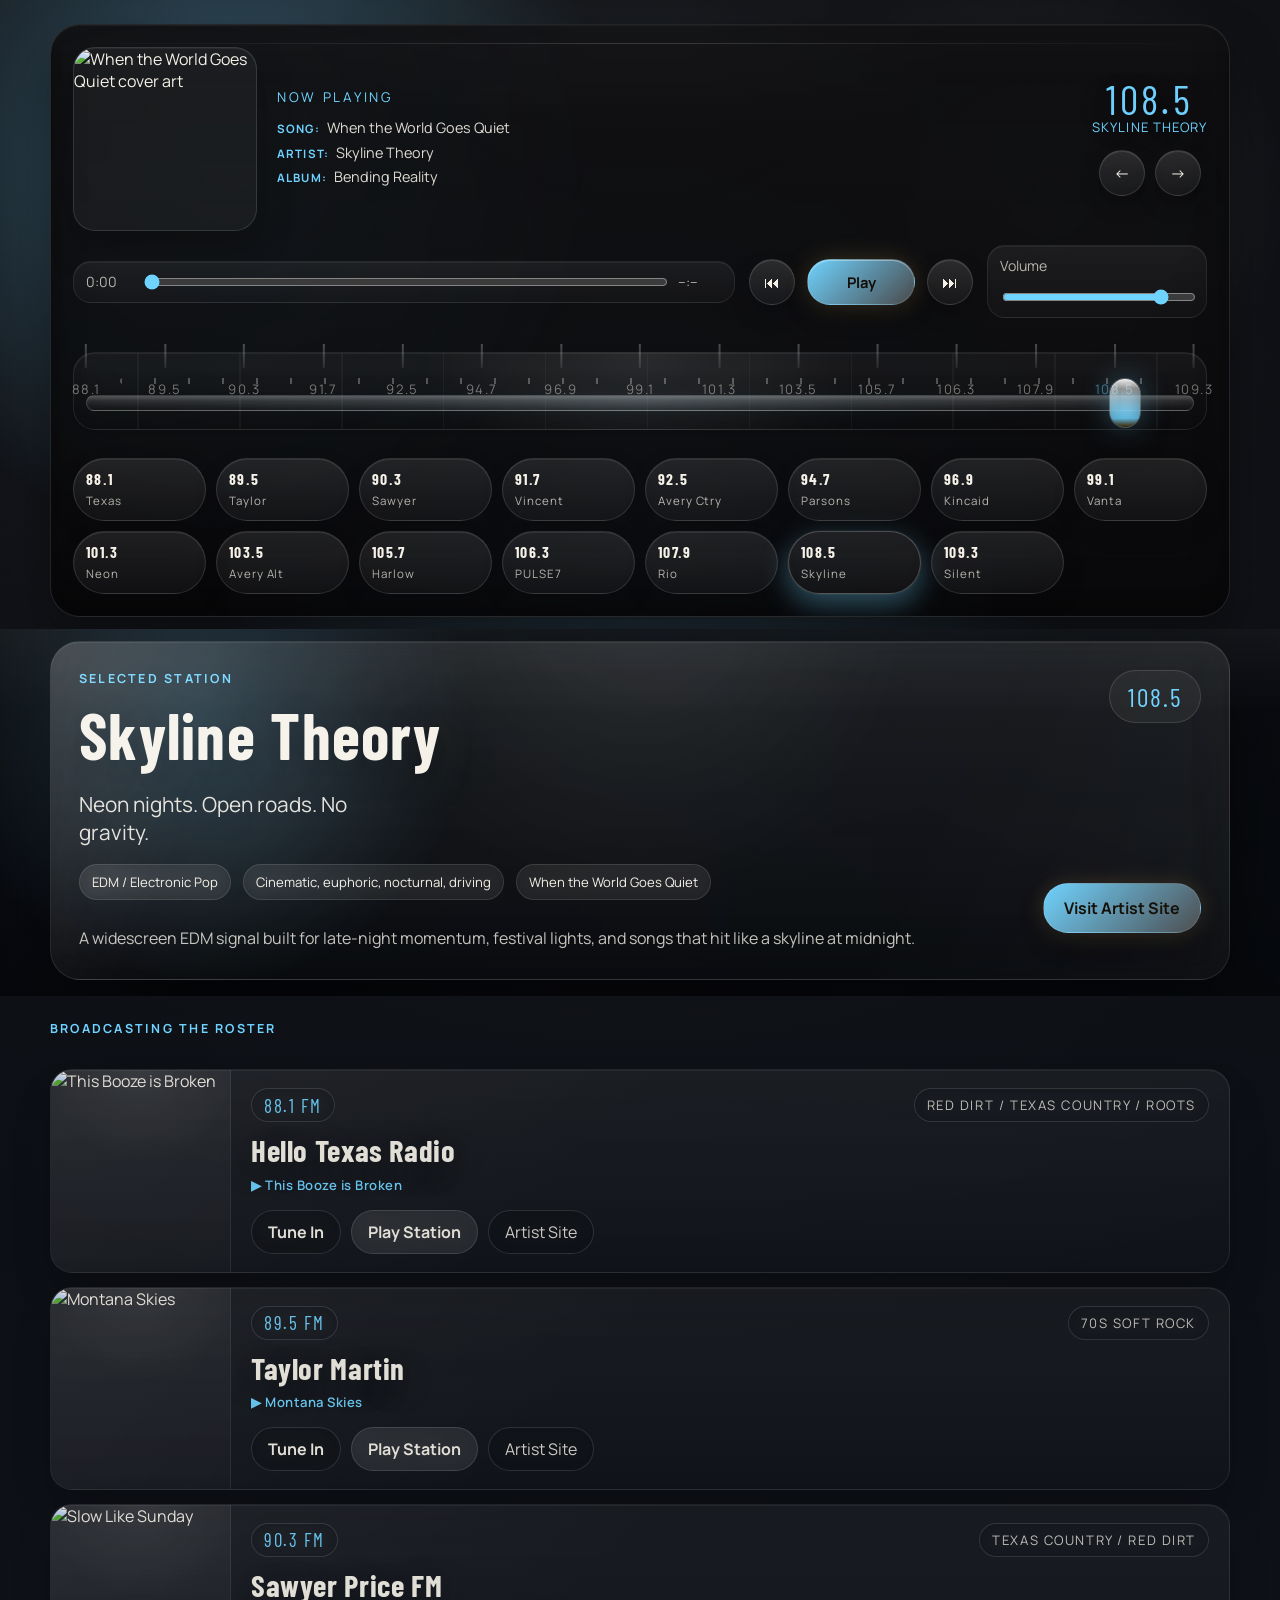
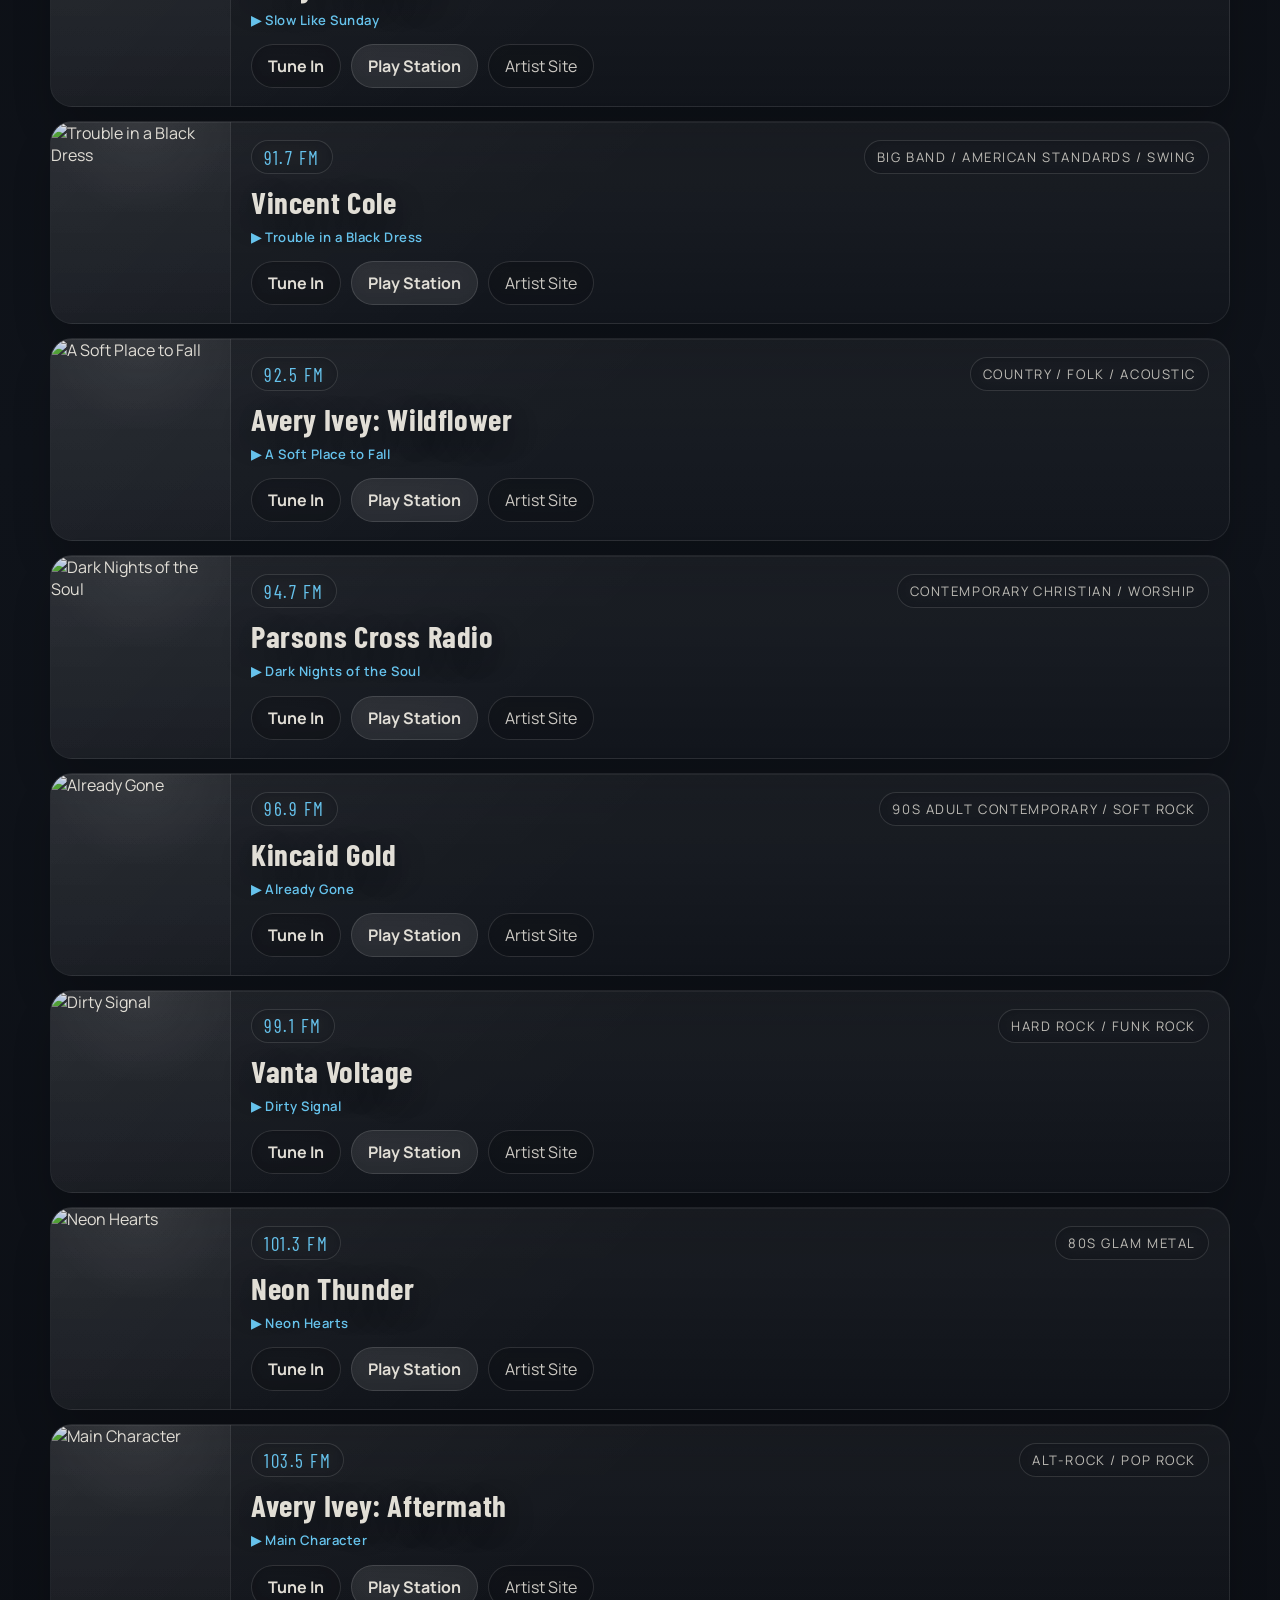
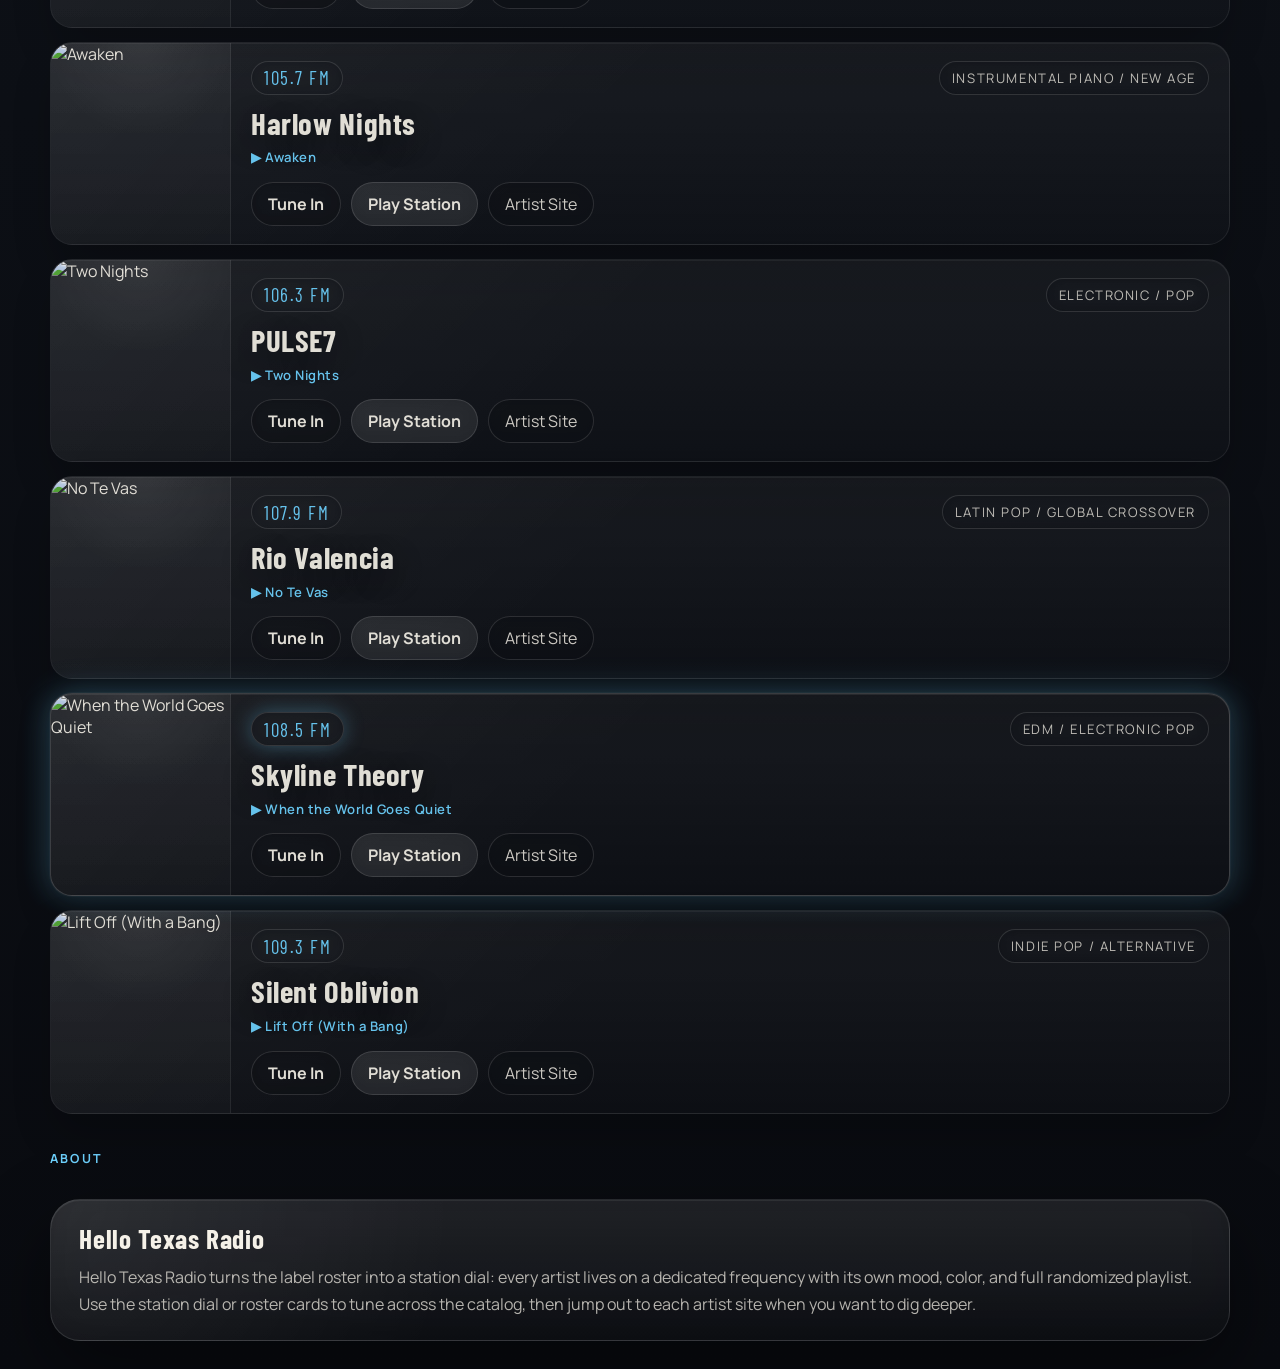
==== index_radio.html @ 2a0337b4 "Add files via upload" ====
<!DOCTYPE html>
<html lang="en">
  <head>
    <meta charset="UTF-8" />
    <meta name="viewport" content="width=device-width, initial-scale=1.0" />
    <title>Hello Texas Radio</title>
    <meta
      name="description"
      content="Tune through the stations of Hello Texas Records in a cinematic radio-dial homepage experience."
    />
    <link rel="preconnect" href="https://fonts.googleapis.com" />
    <link rel="preconnect" href="https://fonts.gstatic.com" crossorigin />
    <link
      href="https://fonts.googleapis.com/css2?family=Barlow+Condensed:wght@500;600;700&family=Manrope:wght@400;500;600;700&display=swap"
      rel="stylesheet"
    />
    <link rel="stylesheet" href="./css/styles.css" />
    <!-- Google Analytics -->
    <script async src="https://www.googletagmanager.com/gtag/js?id=G-533048757"></script>
    <script>
      window.dataLayer = window.dataLayer || [];
      function gtag(){dataLayer.push(arguments);}
      gtag('js', new Date());
      gtag('config', 'G-533048757');
    </script>
  </head>
  <body class="theme-texas">
    <div class="page-shell">
      <div class="atmosphere">
        <div class="atmosphere__gradient"></div>
        <div class="atmosphere__art" id="hero-art"></div>
        <div class="atmosphere__scanlines"></div>
        <div class="atmosphere__grain"></div>
      </div>

      <div class="sticky-player" id="sticky-player" aria-hidden="true">
        <div class="sticky-player__inner">
          <div class="sticky-player__meta">
            <img
              class="sticky-player__art"
              id="sticky-art"
              src="https://raw.githubusercontent.com/SteveP999/Hello-Texas/main/dancing-through-my-dreams-cover.png"
              alt="Current album art"
            />
            <div class="sticky-player__copy">
              <span id="sticky-track">Dancing Through My Dreams</span>
              <span id="sticky-artist">Hello Texas</span>
            </div>
          </div>

          <div class="sticky-player__station-nav">
            <button class="transport__button" id="sticky-station-prev" type="button" aria-label="Previous station">
              &#8592;
            </button>
            <div class="sticky-player__station-block">
              <span id="sticky-frequency">88.1 FM</span>
              <strong id="sticky-station">Hello Texas Radio</strong>
            </div>
            <button class="transport__button" id="sticky-station-next" type="button" aria-label="Next station">
              &#8594;
            </button>
          </div>

          <div class="sticky-player__controls">
            <button class="transport__button" id="sticky-prev" type="button" aria-label="Previous track">
              &#9198;
            </button>
            <button
              class="transport__button transport__button--play"
              id="sticky-play"
              type="button"
              aria-label="Play or pause"
            >
              Play
            </button>
            <button class="transport__button" id="sticky-next" type="button" aria-label="Next track">
              &#9197;
            </button>
          </div>
        </div>
      </div>

      <main id="top">
        <section class="radio-top section" id="stations">
          <div class="dial-card">
            <div class="radio-top__header">
              <div class="radio-top__art">
                <img
                  class="player-art radio-top__art-image"
                  id="player-art"
                  src="https://raw.githubusercontent.com/SteveP999/Hello-Texas/main/dancing-through-my-dreams-cover.png"
                  alt="Current track artwork"
                />
                <img
                  class="station-panel__cover station-panel__cover--hidden"
                  id="station-cover"
                  src="https://raw.githubusercontent.com/SteveP999/Hello-Texas/main/dancing-through-my-dreams-cover.png"
                  alt="Selected station art"
                />
              </div>

              <div class="player-copy radio-top__copy">
                <p class="player-kicker">Now Playing</p>
                <p class="radio-top__meta-line"><span class="radio-top__label">Song:</span> <span id="player-track">Dancing Through My Dreams</span></p>
                <p class="radio-top__meta-line"><span class="radio-top__label">Artist:</span> <span id="player-artist">Hello Texas</span></p>
                <p class="radio-top__meta-line"><span class="radio-top__label">Album:</span> <span id="player-album">Day to Day (The Lost Tapes)</span></p>
              </div>

              <div class="radio-top__center">
                <div class="radio-top__station-block">
                  <span class="hero-player-layout__frequency" id="player-frequency">88.1</span>
                  <p class="player-station" id="player-station">Hello Texas Radio</p>
                  <div class="radio-top__play-row">
                    <button class="transport__button" id="player-station-prev" type="button" aria-label="Previous station">
                      &#8592;
                    </button>
                    <button class="transport__button" id="player-station-next" type="button" aria-label="Next station">
                      &#8594;
                    </button>
                  </div>
                </div>
              </div>
            </div>

            <div class="radio-top__controls">
              <div class="transport transport--hero">
                <button class="transport__button" id="player-prev" type="button" aria-label="Previous track">
                  &#9198;
                </button>
                <button
                  class="transport__button transport__button--play transport__button--hero-play"
                  id="player-play"
                  type="button"
                  aria-label="Play or pause"
                >
                  Play
                </button>
                <button class="transport__button" id="player-next" type="button" aria-label="Next track">
                  &#9197;
                </button>
              </div>

              <div class="progress">
                <span id="current-time">0:00</span>
                <input
                  class="progress__slider"
                  id="progress-slider"
                  type="range"
                  min="0"
                  max="100"
                  value="0"
                  step="0.1"
                  aria-label="Track progress"
                />
                <span id="duration-time">--:--</span>
              </div>

              <div class="volume">
                <label for="volume-slider">Volume</label>
                <input
                  class="volume__slider"
                  id="volume-slider"
                  type="range"
                  min="0"
                  max="1"
                  value="0.85"
                  step="0.01"
                  aria-label="Volume"
                />
              </div>
            </div>

            <div class="dial" id="dial" aria-label="Radio station dial">
              <div class="dial__track"></div>
              <div class="dial__ticks" id="dial-ticks"></div>
              <button
                class="dial__knob"
                id="dial-knob"
                type="button"
                aria-label="Drag to tune stations"
                aria-valuemin="88.1"
                aria-valuemax="109.3"
                aria-valuenow="88.1"
              ></button>
            </div>

            <div class="preset-row" id="preset-row" aria-label="Station presets"></div>
          </div>
        </section>

        <section class="hero section" id="main-player-anchor">
          <article class="station-panel station-info-panel">
            <div class="station-panel__header station-panel__header--wide">
              <div class="station-panel__heading">
                <p class="eyebrow">Selected Station</p>
                <h1 id="hero-station-name">Hello Texas Radio</h1>
                <p class="hero__lede" id="hero-tagline">The sound of Texas, turned all the way up.</p>
              </div>
              <span class="frequency-badge hero__frequency-badge" id="station-frequency-badge">88.1</span>
            </div>

            <div class="station-panel__body station-panel__body--wide">
              <div class="station-panel__copy station-panel__copy--summary">
                <div class="station-meta station-meta--compact">
                  <span id="hero-genre">Red Dirt / Texas Country / Roots</span>
                  <span id="hero-mood">Gritty, warm, backroad, flagship</span>
                  <span id="station-featured-track">Dancing Through My Dreams</span>
                </div>

                <p class="hero__description station-panel__description" id="hero-description">
                  The home signal for Hello Texas Records. Red Dirt roots, Texas storytelling, and the
                  label's flagship sound.
                </p>
              </div>

              <div class="station-panel__actions">
                <a
                  class="button button--primary"
                  id="hero-cta"
                  href="https://stevep999.github.io/Hello-Texas/"
                  target="_blank"
                  rel="noreferrer"
                >
                  Visit Artist Site
                </a>
              </div>
            </div>

          </article>
        </section>

        <section class="hero-player section" id="roster">
          <div class="section-heading">
            <p class="eyebrow">Broadcasting the Roster</p>
          </div>

          <div class="quick-strip" id="quick-strip" aria-label="All stations"></div>
        </section>

        <section class="about section" id="about">
          <div class="section-heading">
            <p class="eyebrow">About</p>
          </div>

          <div class="about-grid">
            <article class="about-card about-card--wide" id="contact">
              <h3>Hello Texas Radio</h3>
              <p>
                Hello Texas Radio turns the label roster into a station dial: every artist lives on a dedicated
                frequency with its own mood, color, and full randomized playlist. Use the station dial or roster
                cards to tune across the catalog, then jump out to each artist site when you want to dig deeper.
              </p>
            </article>
          </div>
        </section>
      </main>
    </div>

    <script type="module" src="./js/app.js"></script>
  </body>
</html>
---- css/styles.css ----
:root {
  --bg: #090b10;
  --bg-soft: rgba(9, 11, 16, 0.78);
  --panel: rgba(19, 24, 31, 0.78);
  --text: #f5f1e8;
  --muted: rgba(245, 241, 232, 0.72);
  --line: rgba(255, 255, 255, 0.1);
  --accent: #c8922a;
  --glow: rgba(200, 146, 42, 0.35);
  --shadow: 0 30px 80px rgba(0, 0, 0, 0.45);
  --radius-xl: 30px;
  --radius-lg: 22px;
  --radius-md: 16px;
  --container: 1180px;
  --topbar-height: 0px;
  --sticky-player-height: 0px;
}

* {
  box-sizing: border-box;
}

html {
  scroll-behavior: smooth;
}

body {
  margin: 0;
  min-height: 100vh;
  font-family: "Manrope", sans-serif;
  color: var(--text);
  background:
    radial-gradient(circle at top, rgba(255, 255, 255, 0.06), transparent 30%),
    linear-gradient(180deg, #08090d 0%, #0f131a 45%, #090b10 100%);
  overflow-x: hidden;
}

body::before {
  content: "";
  position: fixed;
  inset: 0;
  background: radial-gradient(circle at center, var(--glow), transparent 60%);
  opacity: 0.5;
  pointer-events: none;
  transition: background 240ms ease;
}

img {
  display: block;
  max-width: 100%;
}

a {
  color: inherit;
  text-decoration: none;
}

button,
input {
  font: inherit;
}

.page-shell {
  position: relative;
  isolation: isolate;
}

.atmosphere {
  position: fixed;
  inset: 0;
  pointer-events: none;
  z-index: -1;
}

.atmosphere__gradient,
.atmosphere__art,
.atmosphere__scanlines,
.atmosphere__grain {
  position: absolute;
  inset: 0;
}

.atmosphere__gradient {
  background:
    radial-gradient(circle at 18% 18%, var(--glow), transparent 30%),
    radial-gradient(circle at 82% 22%, rgba(255, 255, 255, 0.08), transparent 20%),
    linear-gradient(135deg, rgba(255, 255, 255, 0.02), transparent 55%);
  transition: background 300ms ease;
}

.atmosphere__art {
  background-position: center;
  background-size: cover;
  opacity: 0.18;
  filter: blur(18px) saturate(1.1);
  transform: scale(1.08);
  transition: background-image 320ms ease, opacity 320ms ease;
}

.atmosphere__scanlines {
  background-image: linear-gradient(
    to bottom,
    rgba(255, 255, 255, 0.03),
    rgba(255, 255, 255, 0.01) 1px,
    transparent 1px,
    transparent 4px
  );
  opacity: 0.08;
}

.atmosphere__grain {
  background-image:
    radial-gradient(circle at 25% 30%, rgba(255, 255, 255, 0.05) 0 1px, transparent 1px),
    radial-gradient(circle at 70% 60%, rgba(255, 255, 255, 0.04) 0 1px, transparent 1px);
  background-size: 22px 22px, 18px 18px;
  mix-blend-mode: soft-light;
  opacity: 0.18;
}

.topbar,
.section {
  width: min(calc(100% - 32px), var(--container));
  margin: 0 auto;
}

.topbar {
  display: none;
}

body.has-sticky-player main {
  padding-top: var(--sticky-player-height);
}

.sticky-player {
  position: fixed;
  top: var(--topbar-height);
  left: 0;
  right: 0;
  z-index: 19;
  opacity: 0;
  pointer-events: none;
  transform: translateY(-10px);
  transition: opacity 180ms ease, transform 180ms ease;
}

.sticky-player.is-visible {
  opacity: 1;
  pointer-events: auto;
  transform: translateY(0);
}

.sticky-player__inner {
  width: min(calc(100% - 32px), var(--container));
  margin: 0 auto;
  padding: 14px 28px;
  display: flex;
  align-items: center;
  justify-content: space-between;
  gap: 18px;
  background: linear-gradient(180deg, rgba(255, 255, 255, 0.07), rgba(255, 255, 255, 0.025));
  border: 1px solid var(--line);
  border-radius: 0 0 var(--radius-xl) var(--radius-xl);
  box-shadow:
    inset 0 1px 0 rgba(255, 255, 255, 0.08),
    inset 0 -18px 36px rgba(0, 0, 0, 0.18),
    var(--shadow);
  backdrop-filter: blur(18px);
}

.sticky-player__meta,
.sticky-player__copy,
.hero-player__stack {
  display: flex;
}

.sticky-player__meta {
  align-items: center;
  gap: 18px;
  min-width: 0;
}

.sticky-player__station-block,
.sticky-player__copy {
  display: flex;
  flex-direction: column;
  min-width: 0;
}

.sticky-player__station-block strong,
.sticky-player__copy strong,
.sticky-player__frequency {
  font-family: "Barlow Condensed", sans-serif;
}

.sticky-player__frequency {
  color: rgba(245, 241, 232, 0.92);
  font-size: 1.15rem;
  letter-spacing: 0.08em;
  white-space: nowrap;
}

.sticky-player__station-block strong,
.sticky-player__copy strong {
  font-size: 1.2rem;
  line-height: 0.95;
}

.sticky-player__station-block strong {
  color: var(--muted);
  font-size: 0.9rem;
  letter-spacing: 0.12em;
  text-transform: uppercase;
}

.sticky-player__station-block #sticky-frequency,
.sticky-player__station-block #sticky-station {
  display: block;
  width: 100%;
}

.sticky-player__copy span {
  color: var(--muted);
  white-space: nowrap;
  overflow: hidden;
  text-overflow: ellipsis;
}

.sticky-player__art {
  width: 58px;
  height: 58px;
  border-radius: 14px;
  object-fit: cover;
  border: 1px solid rgba(255, 255, 255, 0.14);
  box-shadow: 0 12px 22px rgba(0, 0, 0, 0.24);
}

.sticky-player__station-nav,
.sticky-player__controls {
  display: flex;
  align-items: center;
  gap: 12px;
  flex-shrink: 0;
}

.sticky-player__station-nav {
  justify-content: center;
  min-width: 220px;
}

.sticky-player__station-nav .sticky-player__station-block {
  display: flex;
  flex-direction: column;
  align-items: center;
  text-align: center;
  min-width: 120px;
}

.brand {
  display: inline-flex;
  align-items: center;
  gap: 14px;
}

.brand__mark {
  display: grid;
  place-items: center;
  width: 48px;
  height: 48px;
  border-radius: 14px;
  font-family: "Barlow Condensed", sans-serif;
  font-size: 1.15rem;
  font-weight: 700;
  letter-spacing: 0.12em;
  background: linear-gradient(135deg, rgba(255, 255, 255, 0.1), rgba(255, 255, 255, 0.02));
  border: 1px solid rgba(255, 255, 255, 0.12);
  box-shadow: 0 0 0 1px rgba(255, 255, 255, 0.03), 0 12px 40px var(--glow);
}

.brand__text,
.dial-readout {
  display: flex;
  flex-direction: column;
}

.brand__text strong,
.nav a,
.section-heading h2,
.dial-readout__name,
.player-track,
.about-card h3,
.station-panel__name,
.hero h1 {
  font-family: "Barlow Condensed", sans-serif;
}

.brand__text strong {
  font-size: 1.2rem;
  letter-spacing: 0.03em;
}

.brand__text small,
.nav a,
.hero__description,
.station-panel__tagline,
.about-card p {
  color: var(--muted);
}

.nav {
  display: inline-flex;
  gap: 22px;
}

.section {
  padding: 42px 0;
}

.hero {
  display: grid;
  grid-template-columns: minmax(0, 1.05fr) minmax(360px, 0.95fr);
  gap: 28px;
  width: 100%;
  margin: 0;
  padding:
    clamp(44px, 7vw, 72px)
    max(16px, calc((100vw - var(--container)) / 2))
    clamp(28px, 4vw, 44px);
  align-items: stretch;
  position: relative;
  overflow: hidden;
  min-height: auto;
  background-image: var(--hero-image);
  background-position: center;
  background-size: cover;
  border-radius: 0;
}

.hero::before,
.hero::after {
  content: "";
  position: absolute;
  inset: 0;
  pointer-events: none;
}

.hero::before {
  background:
    linear-gradient(90deg, rgba(5, 6, 10, 0.88) 0%, rgba(7, 9, 13, 0.72) 42%, rgba(7, 9, 13, 0.48) 100%),
    linear-gradient(180deg, rgba(4, 6, 10, 0.28) 0%, rgba(4, 6, 10, 0.6) 100%);
}

.hero::after {
  background:
    radial-gradient(circle at 16% 24%, var(--glow), transparent 24%),
    linear-gradient(180deg, rgba(255, 255, 255, 0.08), transparent 22%, transparent 78%, rgba(0, 0, 0, 0.26)),
    linear-gradient(135deg, rgba(255, 255, 255, 0.05), transparent 34%);
  mix-blend-mode: screen;
  opacity: 0.55;
}

.hero-player__stack {
  flex-direction: column;
  gap: 28px;
}

.hero__headline {
  display: flex;
  align-items: center;
  gap: 18px;
  flex-wrap: wrap;
  margin-bottom: 18px;
}

.hero__frequency-badge {
  min-width: 110px;
}

.hero__copy,
.station-panel,
.station-info-panel,
.dial-card,
.player-card,
.about-card {
  position: relative;
  overflow: hidden;
  background:
    linear-gradient(180deg, rgba(255, 255, 255, 0.09), rgba(255, 255, 255, 0.025)),
    radial-gradient(circle at top left, rgba(255, 255, 255, 0.07), transparent 34%);
  border: 1px solid var(--line);
  border-radius: var(--radius-xl);
  box-shadow:
    inset 0 1px 0 rgba(255, 255, 255, 0.07),
    inset 0 -26px 40px rgba(0, 0, 0, 0.14),
    var(--shadow);
  backdrop-filter: blur(18px);
}

.hero__copy {
  z-index: 1;
  padding: clamp(28px, 4vw, 46px);
  align-self: end;
  background:
    linear-gradient(180deg, rgba(6, 8, 12, 0.46), rgba(6, 8, 12, 0.22));
  border-color: rgba(255, 255, 255, 0.08);
  backdrop-filter: blur(10px);
}

.dial-card::before,
.player-card::before,
.station-panel::before,
.station-info-panel::before {
  content: "";
  position: absolute;
  inset: 0;
  background:
    linear-gradient(115deg, rgba(255, 255, 255, 0.14), transparent 18%, transparent 70%, rgba(255, 255, 255, 0.05)),
    radial-gradient(circle at 50% -10%, rgba(255, 255, 255, 0.12), transparent 42%);
  opacity: 0.55;
  pointer-events: none;
}

.dial-card::after,
.player-card::after {
  content: "";
  position: absolute;
  left: 24px;
  right: 24px;
  top: 18px;
  height: 1px;
  background: linear-gradient(90deg, transparent, rgba(255, 255, 255, 0.28), transparent);
  pointer-events: none;
}

.eyebrow {
  margin: 0 0 8px;
  color: var(--accent);
  text-transform: uppercase;
  letter-spacing: 0.18em;
  font-size: 0.78rem;
  font-weight: 700;
}

.hero h1,
.section-heading h2 {
  margin: 0;
  line-height: 0.95;
  letter-spacing: 0.02em;
}

.hero h1 {
  font-size: clamp(2.8rem, 5vw, 4.8rem);
  max-width: 10ch;
  text-shadow: 0 10px 34px rgba(0, 0, 0, 0.4);
}

.hero h1 span {
  color: var(--accent);
}

.hero__lede {
  margin: 14px 0 0;
  font-size: clamp(1rem, 1.7vw, 1.3rem);
  max-width: 24ch;
  color: rgba(245, 241, 232, 0.92);
}

.station-meta {
  display: flex;
  flex-wrap: wrap;
  gap: 12px;
  margin: 20px 0;
}

.station-meta span,
.frequency-badge,
.preset-button,
.quick-strip__button {
  border: 1px solid rgba(255, 255, 255, 0.12);
  background: rgba(255, 255, 255, 0.05);
  border-radius: 999px;
}

.station-meta span {
  padding: 10px 16px;
  font-size: 0.95rem;
  backdrop-filter: blur(8px);
}

.hero__description {
  margin: 0 0 20px;
  max-width: 54ch;
  line-height: 1.6;
  color: rgba(245, 241, 232, 0.8);
}

.hero__actions {
  display: flex;
  flex-wrap: wrap;
  gap: 14px;
}

.button {
  display: inline-flex;
  align-items: center;
  justify-content: center;
  min-height: 50px;
  padding: 0 20px;
  border-radius: 999px;
  border: 1px solid rgba(255, 255, 255, 0.12);
  transition: transform 180ms ease, border-color 180ms ease, background 180ms ease;
}

.button:hover,
.transport__button:hover,
.dial-arrow:hover,
.preset-button:hover,
.quick-strip__button:hover {
  transform: translateY(-1px);
}

.button--primary {
  background: linear-gradient(135deg, var(--accent), rgba(255, 255, 255, 0.25));
  color: #120d05;
  font-weight: 700;
  box-shadow:
    0 0 24px rgba(255, 204, 122, 0.16),
    0 12px 26px rgba(0, 0, 0, 0.24);
}

.button--ghost {
  background: rgba(255, 255, 255, 0.08);
  color: var(--text);
  backdrop-filter: blur(10px);
}

.station-panel,
.station-info-panel,
.dial-card,
.player-card,
.about-card {
  padding: 28px;
}

.hero-player-card {
  min-width: 0;
  z-index: 1;
  align-self: center;
  background:
    linear-gradient(180deg, rgba(6, 8, 12, 0.54), rgba(7, 10, 14, 0.3)),
    radial-gradient(circle at top, rgba(255, 255, 255, 0.05), transparent 36%);
  border-color: rgba(255, 255, 255, 0.1);
  box-shadow:
    inset 0 1px 0 rgba(255, 255, 255, 0.08),
    inset 0 -26px 40px rgba(0, 0, 0, 0.2),
    0 30px 80px rgba(0, 0, 0, 0.42);
}

.hero-player-card__brandbar {
  position: relative;
  z-index: 1;
  margin: -28px -28px 18px;
  padding: 12px 20px;
  border-bottom: 1px solid rgba(255, 255, 255, 0.08);
  background: linear-gradient(180deg, rgba(255, 255, 255, 0.08), rgba(255, 255, 255, 0.03));
}

.hero-player-card__brand {
  display: inline-flex;
  align-items: center;
  gap: 8px;
  font-family: "Barlow Condensed", sans-serif;
  font-size: 1.4rem;
  font-weight: 700;
  letter-spacing: 0.06em;
  text-transform: uppercase;
}

.hero-player-card__brand-hello {
  color: #d64747;
}

.hero-player-card__brand-texas {
  color: #f5f1e8;
}

.hero-player-card__brand-records {
  color: #4f8ee8;
}

.hero-player-card .station-panel__body {
  width: 100%;
  grid-template-columns: minmax(180px, 240px) minmax(0, 1fr);
  align-items: start;
  gap: 24px;
}

.hero-player-card .player-section {
  display: flex;
  flex-direction: column;
  gap: 20px;
  justify-content: space-between;
}

.hero-player-card .player-card__main,
.hero-player-card .player-controls {
  position: relative;
  z-index: 1;
}

.hero-player-layout {
  display: grid;
  grid-template-columns: minmax(0, 1fr) minmax(150px, 0.7fr) 92px;
  gap: 18px;
  align-items: center;
}

.hero-player-layout__track {
  align-items: flex-start;
}

.hero-player-layout__station {
  display: flex;
  flex-direction: column;
  align-items: center;
  justify-content: center;
  gap: 8px;
  text-align: center;
}

.hero-player-layout__frequency {
  font-family: "Barlow Condensed", sans-serif;
  font-size: clamp(1.8rem, 3.2vw, 2.8rem);
  line-height: 0.85;
  letter-spacing: 0.08em;
  color: #6ECFFF;
  text-shadow: 0 12px 30px rgba(0, 0, 0, 0.38);
}

.hero-player-layout__art {
  width: 100%;
  max-width: 92px;
  justify-self: end;
}

.hero-player-card .player-station {
  margin: 0;
  font-size: 0.95rem;
  letter-spacing: 0.1em;
  color: rgba(245, 241, 232, 0.88);
}

.hero-player-card .player-track {
  font-size: clamp(1.45rem, 2.2vw, 2.2rem);
}

.player-artist {
  margin: 8px 0 0;
  font-size: 0.95rem;
  color: rgba(245, 241, 232, 0.9);
}

.hero-player-card .player-album {
  margin-top: 6px;
  font-size: 0.9rem;
  color: rgba(245, 241, 232, 0.76);
}

.station-panel__header,
.dial-topline,
.player-card {
  display: flex;
  align-items: center;
  justify-content: space-between;
}

.dial-topline {
  margin-bottom: 10px;
}

.frequency-badge {
  min-width: 92px;
  padding: 10px 14px;
  text-align: center;
  color: var(--accent);
  font-family: "Barlow Condensed", sans-serif;
  font-size: 1.6rem;
  letter-spacing: 0.08em;
}

.station-panel__body {
  display: grid;
  grid-template-columns: 140px minmax(0, 1fr);
  gap: 22px;
  margin-top: 18px;
}

.station-panel__cover,
.player-art {
  width: 100%;
  aspect-ratio: 1;
  object-fit: cover;
  border-radius: var(--radius-lg);
  border: 1px solid rgba(255, 255, 255, 0.12);
  background: rgba(255, 255, 255, 0.04);
  box-shadow:
    0 16px 34px rgba(0, 0, 0, 0.28),
    inset 0 1px 0 rgba(255, 255, 255, 0.06);
}

.station-panel__name {
  margin: 0;
  font-size: 2.2rem;
  line-height: 0.95;
}

.station-panel__tagline {
  margin: 10px 0 18px;
  font-size: 1rem;
  line-height: 1.5;
}

.station-facts {
  display: grid;
  gap: 14px;
  margin: 0;
}

.station-facts div {
  padding-top: 14px;
  border-top: 1px solid rgba(255, 255, 255, 0.08);
}

.station-facts dt {
  margin-bottom: 4px;
  color: var(--muted);
  font-size: 0.82rem;
  text-transform: uppercase;
  letter-spacing: 0.14em;
}

.station-facts dd {
  margin: 0;
}

.section-heading {
  display: flex;
  flex-direction: column;
  gap: 8px;
  margin-bottom: 24px;
}

.section-heading h2 {
  font-size: clamp(2.2rem, 4vw, 3.4rem);
  max-width: 12ch;
}

.dial-readout {
  align-items: center;
  gap: 6px;
}

.dial-readout__frequency {
  color: var(--accent);
  font-family: "Barlow Condensed", sans-serif;
  font-size: clamp(2.2rem, 7vw, 3.6rem);
  letter-spacing: 0.1em;
  text-shadow: 0 0 18px var(--glow);
}

.dial-readout__name {
  font-size: 1.25rem;
  letter-spacing: 0.08em;
  text-transform: uppercase;
  color: rgba(245, 241, 232, 0.88);
}

.dial-arrow,
.transport__button {
  display: inline-flex;
  align-items: center;
  justify-content: center;
  border: 1px solid rgba(255, 255, 255, 0.12);
  background:
    linear-gradient(180deg, rgba(255, 255, 255, 0.12), rgba(255, 255, 255, 0.04));
  color: var(--text);
  cursor: pointer;
  box-shadow:
    inset 0 1px 0 rgba(255, 255, 255, 0.1),
    0 10px 22px rgba(0, 0, 0, 0.2);
}

.dial-arrow {
  width: 54px;
  height: 54px;
  border-radius: 999px;
  font-size: 1.4rem;
}

.dial {
  position: relative;
  margin: 34px 0 28px;
  padding: 42px 12px 18px;
  touch-action: pan-y;
  overflow: visible;
  border-radius: 22px;
  background:
    linear-gradient(180deg, rgba(255, 255, 255, 0.05), rgba(255, 255, 255, 0.015)),
    radial-gradient(circle at top, rgba(255, 255, 255, 0.08), transparent 38%);
  border: 1px solid rgba(255, 255, 255, 0.08);
  box-shadow:
    inset 0 1px 0 rgba(255, 255, 255, 0.06),
    inset 0 -20px 34px rgba(0, 0, 0, 0.18);
}

.dial__track {
  position: relative;
  z-index: 1;
  height: 16px;
  border-radius: 999px;
  background:
    linear-gradient(180deg, rgba(255, 255, 255, 0.2), rgba(255, 255, 255, 0.06) 35%, rgba(0, 0, 0, 0.2)),
    linear-gradient(90deg, rgba(255, 255, 255, 0.06), rgba(255, 255, 255, 0.16), rgba(255, 255, 255, 0.06));
  border: 1px solid rgba(255, 255, 255, 0.14);
  box-shadow:
    inset 0 2px 4px rgba(255, 255, 255, 0.08),
    inset 0 -4px 8px rgba(0, 0, 0, 0.22),
    0 0 24px rgba(0, 0, 0, 0.18);
}

.dial__track::before {
  content: "";
  position: absolute;
  left: 3%;
  right: 3%;
  top: -18px;
  height: 6px;
  border-radius: 999px;
  background:
    repeating-linear-gradient(
      90deg,
      rgba(255, 255, 255, 0.42) 0 2px,
      transparent 2px 34px
    );
  opacity: 0.65;
}

.dial__track::after {
  content: "";
  position: absolute;
  inset: 3px;
  border-radius: inherit;
  background: linear-gradient(90deg, transparent, var(--glow), transparent);
  opacity: 0.4;
  filter: blur(8px);
}

.dial__ticks {
  position: absolute;
  inset: 0 12px;
  z-index: 2;
  background:
    repeating-linear-gradient(
      90deg,
      transparent 0 4.6%,
      rgba(255, 255, 255, 0.08) 4.6% 4.75%,
      transparent 4.75% 9.2%
    );
  border-radius: 18px;
  opacity: 0.5;
}

.dial__tick {
  position: absolute;
  bottom: 30px;
  transform: translateX(-50%);
  text-align: center;
  background: transparent;
  border: 0;
  color: inherit;
  cursor: pointer;
  z-index: 3;
}

.dial__tick::before {
  content: "";
  display: block;
  width: 2px;
  height: 24px;
  margin: 0 auto 12px;
  background: linear-gradient(180deg, rgba(255, 255, 255, 0.52), rgba(255, 255, 255, 0.18));
  box-shadow: 0 0 12px rgba(255, 255, 255, 0.08);
}

.dial__tick span {
  display: block;
  color: rgba(245, 241, 232, 0.9);
  font-size: 0.82rem;
  letter-spacing: 0.12em;
  text-transform: none;
  white-space: nowrap;
}

.dial__tick.is-active span {
  color: var(--accent);
  text-shadow: 0 0 12px var(--glow);
}

.dial__knob {
  position: absolute;
  top: 26px;
  left: 12px;
  z-index: 4;
  width: 30px;
  height: 48px;
  border: 0;
  border-radius: 16px;
  background:
    linear-gradient(180deg, rgba(255, 255, 255, 0.95), rgba(255, 255, 255, 0.55) 20%, var(--accent) 82%, rgba(88, 55, 7, 0.92)),
    linear-gradient(90deg, rgba(255, 255, 255, 0.4), transparent 30%, transparent 70%, rgba(0, 0, 0, 0.16));
  box-shadow:
    inset 0 1px 0 rgba(255, 255, 255, 0.6),
    inset 0 -8px 12px rgba(0, 0, 0, 0.25),
    0 0 0 1px rgba(255, 255, 255, 0.25),
    0 0 28px var(--glow),
    0 18px 30px rgba(0, 0, 0, 0.28);
  cursor: grab;
  transform: translateX(-50%);
}

.dial__knob:active {
  cursor: grabbing;
}

.preset-row,
.quick-strip,
.about-grid {
  display: grid;
  gap: 12px;
}

.preset-row {
  grid-template-columns: repeat(auto-fit, minmax(120px, 1fr));
  gap: 14px;
}

.preset-button,
.quick-strip__button {
  color: var(--text);
  cursor: pointer;
}

.preset-button {
  min-height: 58px;
  padding: 12px 16px;
  text-align: left;
  background:
    linear-gradient(180deg, rgba(255, 255, 255, 0.09), rgba(255, 255, 255, 0.035));
  box-shadow:
    inset 0 1px 0 rgba(255, 255, 255, 0.08),
    0 10px 24px rgba(0, 0, 0, 0.14);
}

.preset-button strong,
.quick-strip__button strong {
  display: block;
  font-family: "Barlow Condensed", sans-serif;
  font-size: 1.2rem;
  letter-spacing: 0.08em;
}

.preset-button span,
.quick-strip__button span {
  color: var(--muted);
  font-size: 0.84rem;
}

.preset-button.is-active,
.quick-strip__button.is-active {
  border-color: rgba(255, 255, 255, 0.24);
  box-shadow: 0 0 0 1px rgba(255, 255, 255, 0.04), 0 10px 28px var(--glow);
}

.quick-strip {
  grid-template-columns: repeat(auto-fit, minmax(260px, 1fr));
  gap: 18px;
  margin-top: 22px;
  opacity: 0.92;
}

.roster-card {
  position: relative;
  display: flex;
  align-items: flex-end;
  min-height: 320px;
  overflow: hidden;
  border-radius: 22px;
  border: 1px solid rgba(255, 255, 255, 0.08);
  background:
    linear-gradient(180deg, rgba(255, 255, 255, 0.06), rgba(255, 255, 255, 0.02)),
    linear-gradient(135deg, rgba(255, 255, 255, 0.04), transparent 46%);
  box-shadow:
    inset 0 1px 0 rgba(255, 255, 255, 0.06),
    0 24px 44px rgba(0, 0, 0, 0.2);
}

.roster-card::before,
.roster-card::after {
  content: "";
  position: absolute;
  inset: 0;
  pointer-events: none;
}

.roster-card::before {
  background-image: var(--roster-card-image);
  background-position: center;
  background-size: cover;
  transform: scale(1.04);
  filter: saturate(1.04);
  opacity: 0.78;
}

.roster-card::after {
  background:
    linear-gradient(180deg, rgba(5, 7, 11, 0.12) 0%, rgba(5, 7, 11, 0.34) 42%, rgba(5, 7, 11, 0.9) 100%),
    radial-gradient(circle at top left, rgba(255, 255, 255, 0.12), transparent 28%);
}

.roster-card__art,
.roster-card__body {
  position: relative;
  z-index: 1;
}

.roster-card__body {
  display: grid;
  gap: 18px;
  width: 100%;
  padding: 22px;
}

.roster-card__topline {
  display: flex;
  flex-wrap: wrap;
  align-items: center;
  justify-content: space-between;
  gap: 10px;
}

.roster-card__frequency,
.roster-card__genre {
  display: inline-flex;
  align-items: center;
  min-height: 34px;
  padding: 0 12px;
  border-radius: 999px;
  border: 1px solid rgba(255, 255, 255, 0.14);
  background: rgba(8, 10, 16, 0.34);
  backdrop-filter: blur(10px);
}

.roster-card__frequency {
  color: var(--accent);
  font-family: "Barlow Condensed", sans-serif;
  font-size: 1.18rem;
  letter-spacing: 0.08em;
}

.roster-card__genre {
  color: rgba(245, 241, 232, 0.82);
  font-size: 0.82rem;
  text-transform: uppercase;
  letter-spacing: 0.12em;
}

.roster-card__copy {
  display: grid;
  gap: 10px;
}

.roster-card__copy strong {
  font-family: "Barlow Condensed", sans-serif;
  font-size: clamp(2rem, 3vw, 2.8rem);
  line-height: 0.94;
  letter-spacing: 0.02em;
  text-shadow: 0 8px 30px rgba(0, 0, 0, 0.36);
}

.roster-card__copy span {
  max-width: 30ch;
  color: rgba(245, 241, 232, 0.8);
  line-height: 1.55;
}

.roster-card__now-playing {
  font-size: 0.82rem;
  font-weight: 600;
  letter-spacing: 0.04em;
  color: var(--accent) !important;
  white-space: nowrap;
  overflow: hidden;
  text-overflow: ellipsis;
  max-width: 28ch;
}

.roster-card__actions {
  display: flex;
  flex-wrap: wrap;
  gap: 10px;
}

.roster-card__button,
.roster-card__link {
  display: inline-flex;
  align-items: center;
  justify-content: center;
  min-height: 44px;
  padding: 0 16px;
  border-radius: 999px;
  border: 1px solid rgba(255, 255, 255, 0.14);
  background: rgba(8, 10, 16, 0.42);
  color: var(--text);
  text-decoration: none;
  cursor: pointer;
  backdrop-filter: blur(10px);
  transition: transform 180ms ease, border-color 180ms ease, background 180ms ease;
}

.roster-card__button:hover,
.roster-card__link:hover {
  transform: translateY(-1px);
}

.roster-card__button {
  font-weight: 700;
}

.roster-card__button--ghost {
  background: rgba(255, 255, 255, 0.08);
}

.roster-card__link {
  color: rgba(245, 241, 232, 0.9);
}

.roster-card.is-active {
  border-color: rgba(255, 255, 255, 0.2);
  box-shadow:
    inset 0 1px 0 rgba(255, 255, 255, 0.08),
    0 0 0 1px rgba(255, 255, 255, 0.04),
    0 20px 38px rgba(0, 0, 0, 0.24),
    0 0 32px var(--glow);
}

.roster-card.is-active .roster-card__frequency {
  box-shadow: 0 0 20px var(--glow);
}

.player-card {
  gap: 24px;
  align-items: stretch;
  background:
    linear-gradient(180deg, rgba(255, 255, 255, 0.1), rgba(255, 255, 255, 0.03)),
    linear-gradient(135deg, rgba(255, 255, 255, 0.04), transparent 55%);
}

.player-card__main {
  display: grid;
  grid-template-columns: 150px minmax(0, 1fr);
  gap: 18px;
  align-items: center;
  flex: 1 1 44%;
}

.player-copy {
  min-width: 0;
}

.player-station {
  margin: 0 0 8px;
  color: var(--accent);
  font-size: 0.88rem;
  text-transform: uppercase;
  letter-spacing: 0.18em;
}

.player-track {
  margin: 0;
  font-size: clamp(2rem, 4vw, 3rem);
  line-height: 0.95;
  text-shadow: 0 0 18px rgba(255, 255, 255, 0.04);
}

.player-album {
  margin: 14px 0 0;
  color: var(--muted);
}

.player-controls {
  display: flex;
  flex: 1 1 56%;
  flex-wrap: wrap;
  align-items: center;
  justify-content: space-between;
  gap: 12px;
}

.transport {
  display: flex;
  align-items: center;
  gap: 10px;
}

.transport__button {
  min-width: 46px;
  height: 46px;
  border-radius: 999px;
}

.transport__button--play {
  min-width: 94px;
  padding: 0 16px;
  background: linear-gradient(135deg, var(--accent), rgba(255, 255, 255, 0.25));
  color: #120d05;
  font-weight: 700;
  box-shadow:
    inset 0 1px 0 rgba(255, 255, 255, 0.35),
    0 0 26px rgba(255, 202, 102, 0.18),
    0 12px 24px rgba(0, 0, 0, 0.18);
}

.progress,
.volume {
  display: grid;
  gap: 12px;
}

.progress {
  grid-template-columns: 44px minmax(180px, 1fr) 44px;
  align-items: center;
  padding: 10px 12px;
  border-radius: 18px;
  background:
    linear-gradient(180deg, rgba(255, 255, 255, 0.06), rgba(255, 255, 255, 0.025));
  border: 1px solid rgba(255, 255, 255, 0.08);
  box-shadow: inset 0 1px 0 rgba(255, 255, 255, 0.05);
}

.progress span,
.volume label {
  color: var(--muted);
  font-size: 0.88rem;
}

.progress__slider,
.volume__slider {
  width: 100%;
  accent-color: var(--accent);
}

.volume {
  padding: 10px 12px;
  border-radius: 18px;
  background:
    linear-gradient(180deg, rgba(255, 255, 255, 0.06), rgba(255, 255, 255, 0.025));
  border: 1px solid rgba(255, 255, 255, 0.08);
  box-shadow: inset 0 1px 0 rgba(255, 255, 255, 0.05);
}

.about-grid {
  grid-template-columns: repeat(3, minmax(0, 1fr));
}

.about-card h3 {
  margin: 0 0 10px;
  font-size: 1.7rem;
  letter-spacing: 0.03em;
}

.about-card p {
  margin: 0;
  line-height: 1.7;
}

@media (max-width: 980px) {
  .hero,
  .about-grid {
    grid-template-columns: 1fr;
  }

  .hero {
    padding-top: 28px;
  }

  .player-card {
    flex-direction: column;
  }

  .hero-player-card .station-panel__body {
    grid-template-columns: 1fr;
  }

  .section-heading h2 {
    max-width: none;
  }
}

@media (max-width: 720px) {
  .hero {
    padding:
      24px 16px 28px;
    min-height: auto;
  }

  .hero__copy,
  .station-panel,
  .dial-card,
  .player-card,
  .about-card,
  .sticky-player__inner {
    padding: 22px;
    border-radius: 24px;
  }

  .hero-player-card__brandbar {
    margin: -22px -22px 16px;
    padding: 10px 16px;
  }

  .hero__headline {
    align-items: flex-start;
    gap: 14px;
  }

  .hero h1 {
    font-size: clamp(2.4rem, 11vw, 3.4rem);
  }

  .sticky-player {
    top: 8px;
  }

  .sticky-player__inner {
    width: calc(100% - 16px);
    padding: 10px 12px;
    border-radius: 18px;
    display: grid;
    grid-template-columns: minmax(0, 1fr) auto;
    grid-template-areas:
      "copy art"
      "station station"
      "controls controls";
    align-items: center;
    gap: 8px 10px;
  }

  .sticky-player__meta {
    grid-area: copy;
    min-width: 0;
    display: flex;
    align-items: center;
    gap: 10px;
    flex-direction: row;
  }

  .sticky-player__art {
    grid-area: art;
    width: 46px;
    height: 46px;
    justify-self: end;
    order: 2;
  }

  .sticky-player__copy {
    min-width: 0;
  }

  .sticky-player__copy span {
    white-space: nowrap;
  }

  .sticky-player__station-nav {
    grid-area: station;
    width: 100%;
    min-width: 0;
    justify-content: center;
    gap: 8px;
  }

  .sticky-player__station-nav .sticky-player__station-block {
    min-width: 0;
  }

  .sticky-player__station-block #sticky-frequency,
  .sticky-player__station-block #sticky-station {
    width: auto;
    white-space: nowrap;
  }

  .sticky-player__controls {
    grid-area: controls;
    width: 100%;
    justify-content: center;
    gap: 8px;
  }

  .sticky-player .transport__button {
    min-width: 42px;
    min-height: 42px;
  }

  .sticky-player #sticky-play {
    min-width: 92px;
  }

  .radio-top .hero-player-card__brandbar {
    display: flex;
  }

  .station-panel__body,
  .player-card__main {
    grid-template-columns: 1fr;
  }

  .hero-player-card .station-panel__body {
    gap: 18px;
  }

  .hero-player-layout {
    grid-template-columns: 1fr;
  }

  .hero-player-layout__station {
    align-items: flex-start;
    text-align: left;
  }

  .hero-player-layout__art {
    justify-self: start;
    max-width: 76px;
  }

  .quick-strip {
    grid-template-columns: 1fr;
  }

  .roster-card {
    min-height: 280px;
  }

  .station-panel__cover,
  .player-art {
    max-width: 180px;
  }

  .dial {
    padding: 36px 4px 14px;
  }

  .dial__ticks {
    inset: 0 4px;
  }

  .dial__tick span {
    font-size: 0.72rem;
  }

  .progress {
    grid-template-columns: 44px minmax(0, 1fr) 44px;
  }
}

/* Layout refresh */
.section {
  padding: 24px 0;
}

.radio-top.section {
  padding-bottom: 12px;
}

.radio-top__header {
  display: flex;
  flex-direction: row;
  align-items: stretch;
  gap: 20px;
  margin-bottom: 14px;
}

.radio-top__copy {
  display: flex;
  flex-direction: column;
  align-items: flex-start;
  text-align: left;
  width: fit-content;
  min-width: 0;
  flex: 0 0 auto;
}

.radio-top__center {
  flex: 0 0 auto;
  margin-left: auto;
  display: flex;
  align-items: center;
  justify-content: center;
  text-align: center;
  width: auto;
}

.radio-top__label {
  font-size: 0.72rem;
  font-weight: 700;
  letter-spacing: 0.1em;
  text-transform: uppercase;
  color: var(--accent);
  margin-right: 4px;
}

.radio-top__meta-line {
  margin: 3px 0;
  font-size: 0.9rem;
  color: rgba(245, 241, 232, 0.9);
  line-height: 1.3;
}

.radio-top__brandbar {
  width: auto;
  margin: 0;
  padding: 0;
  border: 0;
  background: transparent;
  display: flex;
  justify-content: center;
}

.radio-top__station-nav {
  width: auto;
  display: inline-flex;
  justify-content: center;
}

.radio-top__station-block {
  gap: 6px;
  display: inline-flex;
  flex-direction: column;
  align-items: center;
  justify-content: center;
  text-align: center;
  width: auto;
  min-width: max-content;
  max-width: none;
}

.radio-top__art {
  display: flex;
  align-items: center;
  justify-content: flex-end;
  flex: 0 0 auto;
  width: 184px;
  margin: 0;
}

.radio-top__art-image {
  width: 184px;
  max-width: 184px;
  max-height: 184px;
}

.radio-top__copy .player-track,
.radio-top__copy .player-artist,
.radio-top__copy .player-album {
  font-family: "Manrope", sans-serif;
  font-size: 1rem !important;
  font-weight: 500;
  line-height: 1.35;
  letter-spacing: 0;
  text-transform: none;
  text-shadow: none;
}

.radio-top__copy .player-track {
  margin: 0;
  max-width: 100%;
}

.radio-top__copy .player-artist {
  margin: 6px 0 0;
}

.radio-top__copy .player-album {
  margin: 6px 0 0;
  color: rgba(245, 241, 232, 0.72);
}

.radio-top .hero-player-card__brandbar {
  display: none;
}

.radio-top__play-row {
  display: inline-flex;
  align-items: center;
  justify-content: center;
  gap: 10px;
  margin-top: 4px;
}

.radio-top .radio-top__station-block {
  gap: 4px;
}

.radio-top__controls {
  display: grid;
  grid-template-columns: minmax(260px, 1fr) auto minmax(180px, 220px);
  align-items: center;
  gap: 14px;
  margin-bottom: 14px;
}

.radio-top__controls .progress {
  order: 1;
}

.radio-top__controls .transport--hero {
  order: 2;
  justify-self: center;
}

.radio-top__controls .volume {
  order: 3;
}

.radio-top .player-station {
  display: inline-block;
  width: max-content;
  min-width: max-content;
  max-width: none;
  white-space: nowrap !important;
  text-wrap: nowrap;
  overflow-wrap: normal;
  word-break: normal;
  font-size: 0.82rem;
  letter-spacing: 0.08em;
  line-height: 1;
}

.radio-top .transport__button--hero-play {
  min-width: 108px;
  min-height: 36px;
  padding: 0 18px;
  font-size: 0.92rem;
}

.radio-top .dial-card {
  background:
    linear-gradient(180deg, rgba(16, 16, 18, 0.96), rgba(9, 9, 11, 0.9)),
    radial-gradient(circle at top left, rgba(255, 255, 255, 0.025), transparent 28%);
  border-color: rgba(255, 255, 255, 0.1);
  box-shadow:
    inset 0 1px 0 rgba(255, 255, 255, 0.045),
    inset 0 -22px 34px rgba(0, 0, 0, 0.32),
    0 24px 50px rgba(0, 0, 0, 0.34);
  backdrop-filter: blur(10px) saturate(0.78);
}

.radio-top .dial-card::before {
  background:
    linear-gradient(180deg, rgba(255, 255, 255, 0.04), transparent 18%, transparent 78%, rgba(255, 255, 255, 0.02)),
    radial-gradient(circle at 50% -12%, rgba(255, 255, 255, 0.04), transparent 38%);
  opacity: 0.38;
}

.radio-top .dial-card::after {
  background: linear-gradient(90deg, transparent, rgba(255, 255, 255, 0.16), transparent);
}

.hero {
  grid-template-columns: 1fr;
  gap: 18px;
  padding:
    12px
    max(16px, calc((100vw - var(--container)) / 2))
    16px;
  background-position: center;
  background-size: cover;
  min-height: 0;
}

.hero h1 {
  max-width: none;
}

.hero__copy {
  padding: 0;
  background: none;
  border: 0;
  box-shadow: none;
  backdrop-filter: none;
}

.station-panel__header--wide {
  align-items: flex-start;
  gap: 16px;
}

.station-panel__heading {
  display: grid;
  gap: 10px;
}

.station-panel__body--wide {
  grid-template-columns: minmax(0, 1fr) auto;
  align-items: center;
}

.station-panel__copy {
  min-width: 0;
}

.station-panel__copy--summary {
  display: grid;
  gap: 12px;
}

.station-panel__actions {
  display: grid;
  gap: 12px;
  justify-items: end;
}

.station-panel__description {
  margin-bottom: 0;
  max-width: none;
}

.station-meta--compact {
  margin: 0 0 14px;
}

.station-meta--compact span {
  padding: 8px 12px;
  font-size: 0.82rem;
}

.hero-player-card__brandbar {
  display: flex;
  justify-content: center;
  text-align: center;
  padding-top: 14px;
  padding-bottom: 14px;
}

.hero-player-card__brand {
  width: 100%;
  justify-content: center;
  font-size: 1.65rem;
  letter-spacing: 0.08em;
}

.hero-player-card__brand-radio {
  color: #4f8ee8;
}

.hero-player-layout {
  grid-template-columns: minmax(0, 1.2fr) minmax(220px, 0.9fr) 120px;
  gap: 20px;
  align-items: center;
}

.hero-player-layout__station-nav {
  display: grid;
  grid-template-columns: 46px minmax(0, 1fr) 46px;
  align-items: center;
  gap: 6px;
}

.player-kicker {
  margin: 0 0 10px;
  color: var(--accent);
  font-size: 0.84rem;
  letter-spacing: 0.2em;
  text-transform: uppercase;
}

.player-copy {
  display: flex;
  flex-direction: column;
  justify-content: center;
}

.player-track {
  font-size: 1.12rem;
  font-family: "Manrope", sans-serif;
  font-weight: 600;
  line-height: 1.3;
  text-shadow: none;
}

.player-artist {
  margin: 10px 0 0;
  font-size: 1.12rem;
  color: rgba(245, 241, 232, 0.92);
}

.player-album {
  margin: 8px 0 0;
  font-size: 1.12rem;
  color: rgba(245, 241, 232, 0.72);
}

.hero-player-layout__station {
  gap: 4px;
}

.hero-player-layout__art {
  max-width: 120px;
}

.hero-player-card .player-card__main.hero-player-layout {
  display: grid;
  grid-template-columns: minmax(0, 1.35fr) minmax(230px, 0.85fr) 128px;
  gap: 18px;
  align-items: center;
}

.hero-player-card .hero-player-layout__track {
  display: flex;
  flex-direction: column;
  align-items: flex-start;
  text-align: left;
}

.hero-player-card .hero-player-layout__station-nav {
  display: grid;
  grid-template-columns: 44px minmax(0, 1fr) 44px;
  align-items: center;
  gap: 4px;
}

.hero-player-card .hero-player-layout__station {
  display: flex;
  flex-direction: column;
  align-items: center;
  justify-content: center;
  text-align: center;
  gap: 6px;
}

.hero-player-card .hero-player-layout__art {
  width: 128px;
  max-width: 128px;
  justify-self: end;
}

.station-panel__embedded-player {
  margin-top: 20px;
}

.radio-top__player {
  margin-top: 18px;
  border-radius: 24px;
}

.station-panel__cover--hidden {
  display: none;
}

.player-controls--integrated {
  display: grid;
  grid-template-columns: auto minmax(260px, 1fr) minmax(180px, 220px);
  align-items: center;
  gap: 14px;
  margin-top: 8px;
}

.transport--hero {
  gap: 12px;
}

.transport__button--hero-play {
  min-width: 130px;
  min-height: 40px;
  font-size: 1rem;
}

.hero-player-card .player-station {
  margin: 0;
}

.hero-player-card .transport__button--hero-play {
  min-width: 140px;
}

.hero-player-card .progress,
.hero-player-card .volume {
  margin: 0;
}

.dial-card {
  padding: 22px;
}

.preset-row {
  gap: 10px;
}

.preset-button {
  min-height: 48px;
  padding: 10px 12px;
}

.preset-button strong {
  font-size: 0.98rem;
}

.preset-button span {
  font-size: 0.72rem;
  letter-spacing: 0.08em;
}

.quick-strip {
  grid-template-columns: 1fr;
  gap: 14px;
  margin-top: 12px;
}

.roster-card {
  display: grid;
  grid-template-columns: 180px minmax(0, 1fr);
  align-items: stretch;
  min-height: 0;
  overflow: hidden;
}

.roster-card::before,
.roster-card::after {
  display: none;
}

.roster-card__media {
  position: relative;
  border-right: 1px solid rgba(255, 255, 255, 0.08);
  background:
    linear-gradient(180deg, rgba(255, 255, 255, 0.06), rgba(255, 255, 255, 0.02)),
    radial-gradient(circle at top, rgba(255, 255, 255, 0.06), transparent 42%);
}

.roster-card__image {
  width: 100%;
  height: 100%;
  object-fit: cover;
}

.roster-card__body {
  gap: 14px;
  padding: 18px 20px;
}

.roster-card__copy strong {
  font-size: clamp(1.7rem, 2.4vw, 2.2rem);
}

.roster-card__copy span {
  max-width: none;
}

.about.section {
  padding-top: 12px;
  padding-bottom: 28px;
}

.about-grid {
  grid-template-columns: 1fr;
}

.about-card--wide {
  padding: 22px 28px;
}

.about-card--wide p {
  max-width: none;
}

@media (max-width: 980px) {
  .radio-top__header,
  .radio-top__controls,
  .station-panel__body--wide,
  .player-controls--integrated {
    grid-template-columns: 1fr;
  }

  .radio-top__header {
    justify-content: stretch;
  }

  .station-panel__actions {
    justify-items: stretch;
  }

  .hero-player-layout {
    grid-template-columns: 1fr;
  }

  .hero-player-layout__art {
    justify-self: start;
  }

  .hero-player-card .player-card__main.hero-player-layout {
    grid-template-columns: 1fr;
  }

  .hero-player-card .hero-player-layout__station-nav {
    grid-template-columns: 44px minmax(0, 1fr) 44px;
  }

  .hero-player-card .hero-player-layout__art {
    justify-self: start;
  }
}

@media (max-width: 720px) {
  .section {
    padding: 18px 0;
  }

  .station-panel__body--wide {
    grid-template-columns: 1fr;
  }

  .station-panel__cover {
    max-width: 180px;
  }

  .hero-player-card__brandbar {
    margin: -22px -22px 14px;
  }

  .hero-player-layout__station-nav {
    grid-template-columns: 44px minmax(0, 1fr) 44px;
  }

  .radio-top__header {
    flex-direction: column;
    align-items: center;
    padding-top: 8px;
    padding-bottom: 8px;
  }

  .radio-top__copy,
  .radio-top__art {
    display: none;
  }

  .radio-top__center {
    width: 100%;
    justify-content: center;
  }

  .roster-card {
    grid-template-columns: 1fr;
  }

  .roster-card__media {
    min-height: 180px;
    border-right: 0;
    border-bottom: 1px solid rgba(255, 255, 255, 0.08);
  }
}
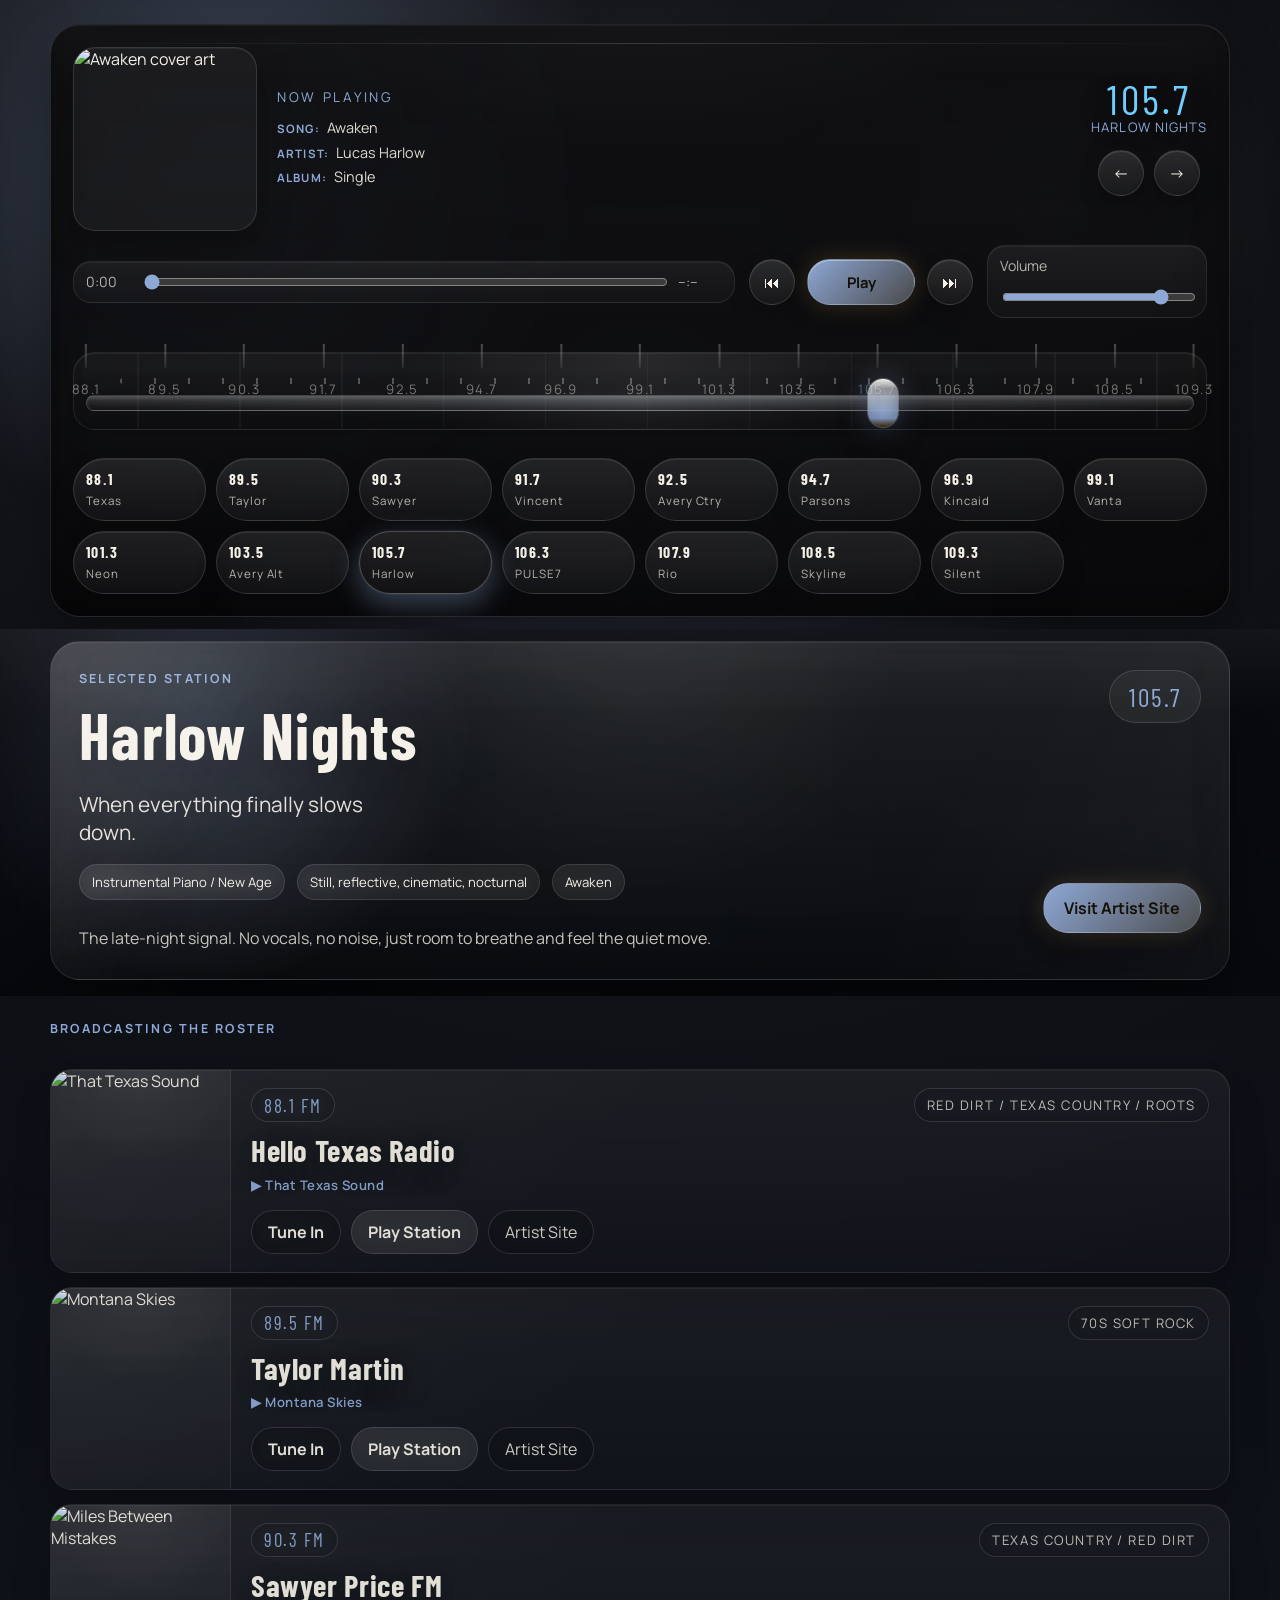
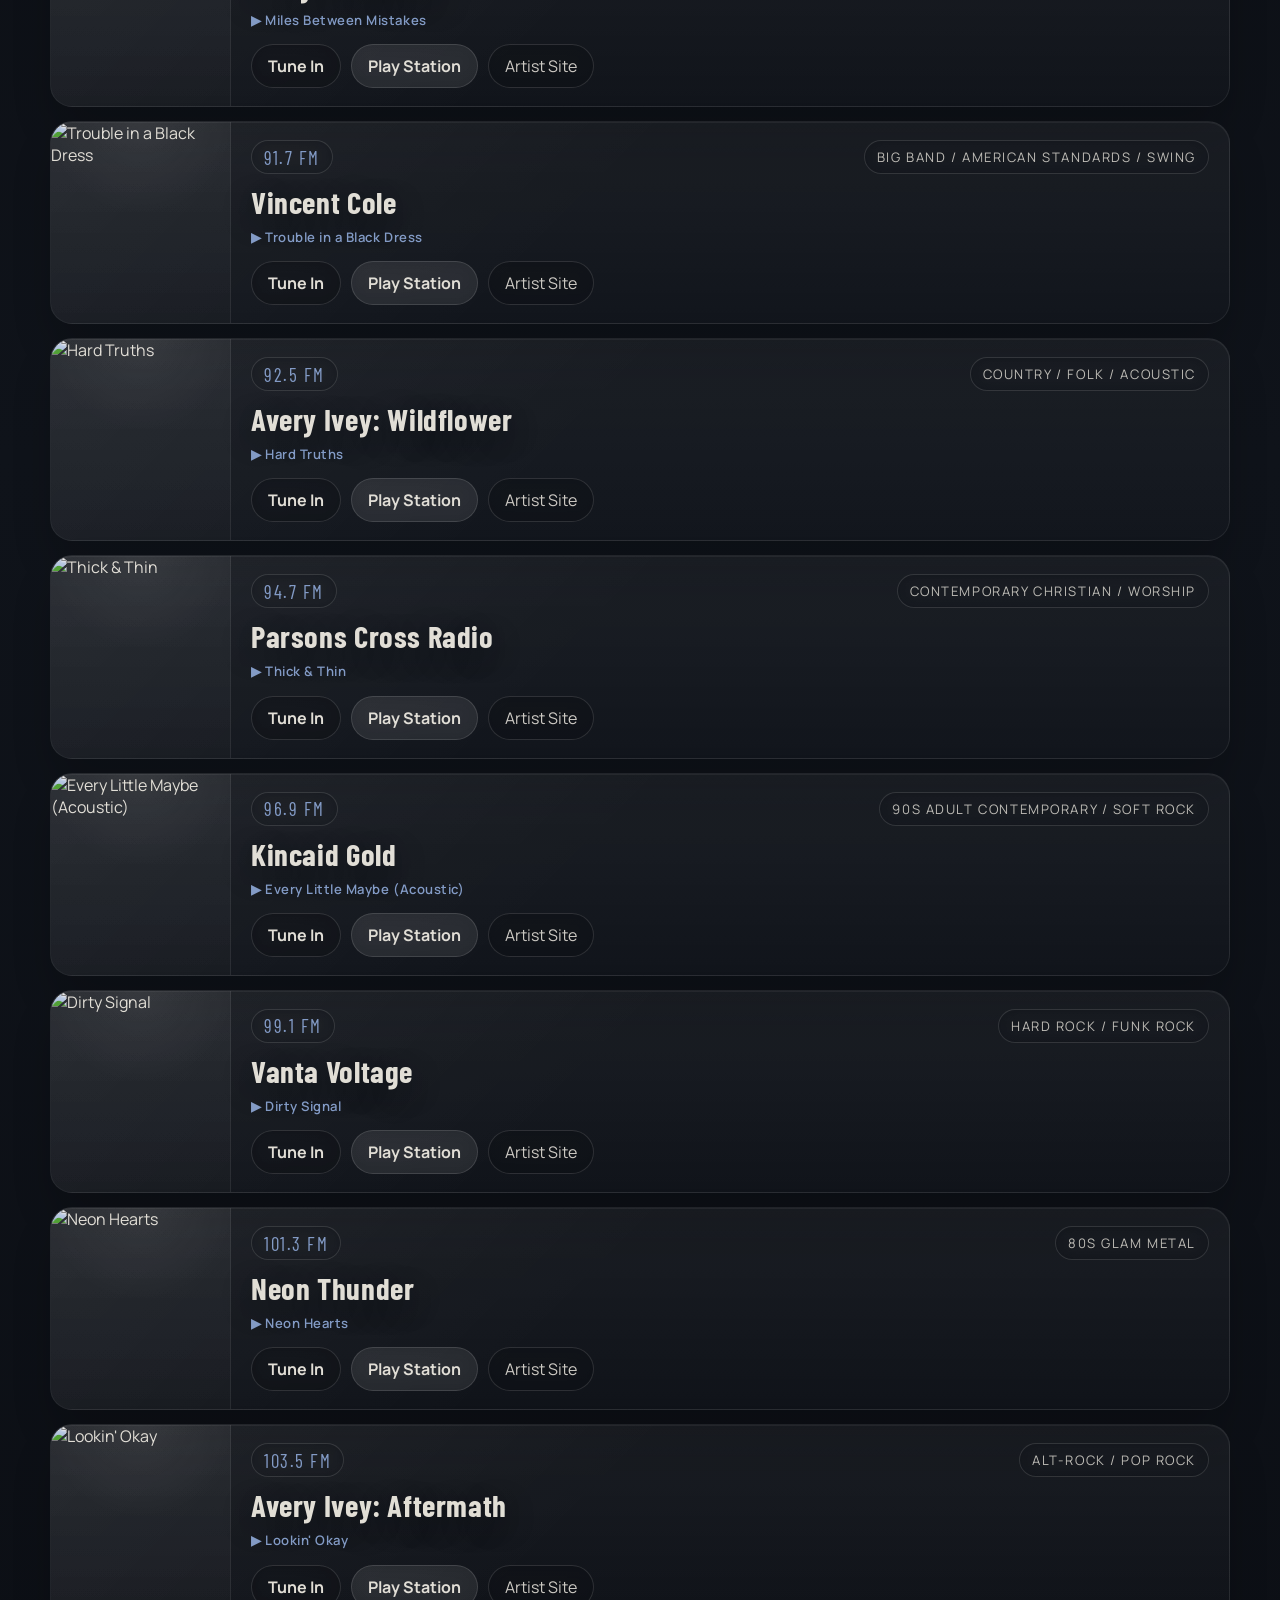
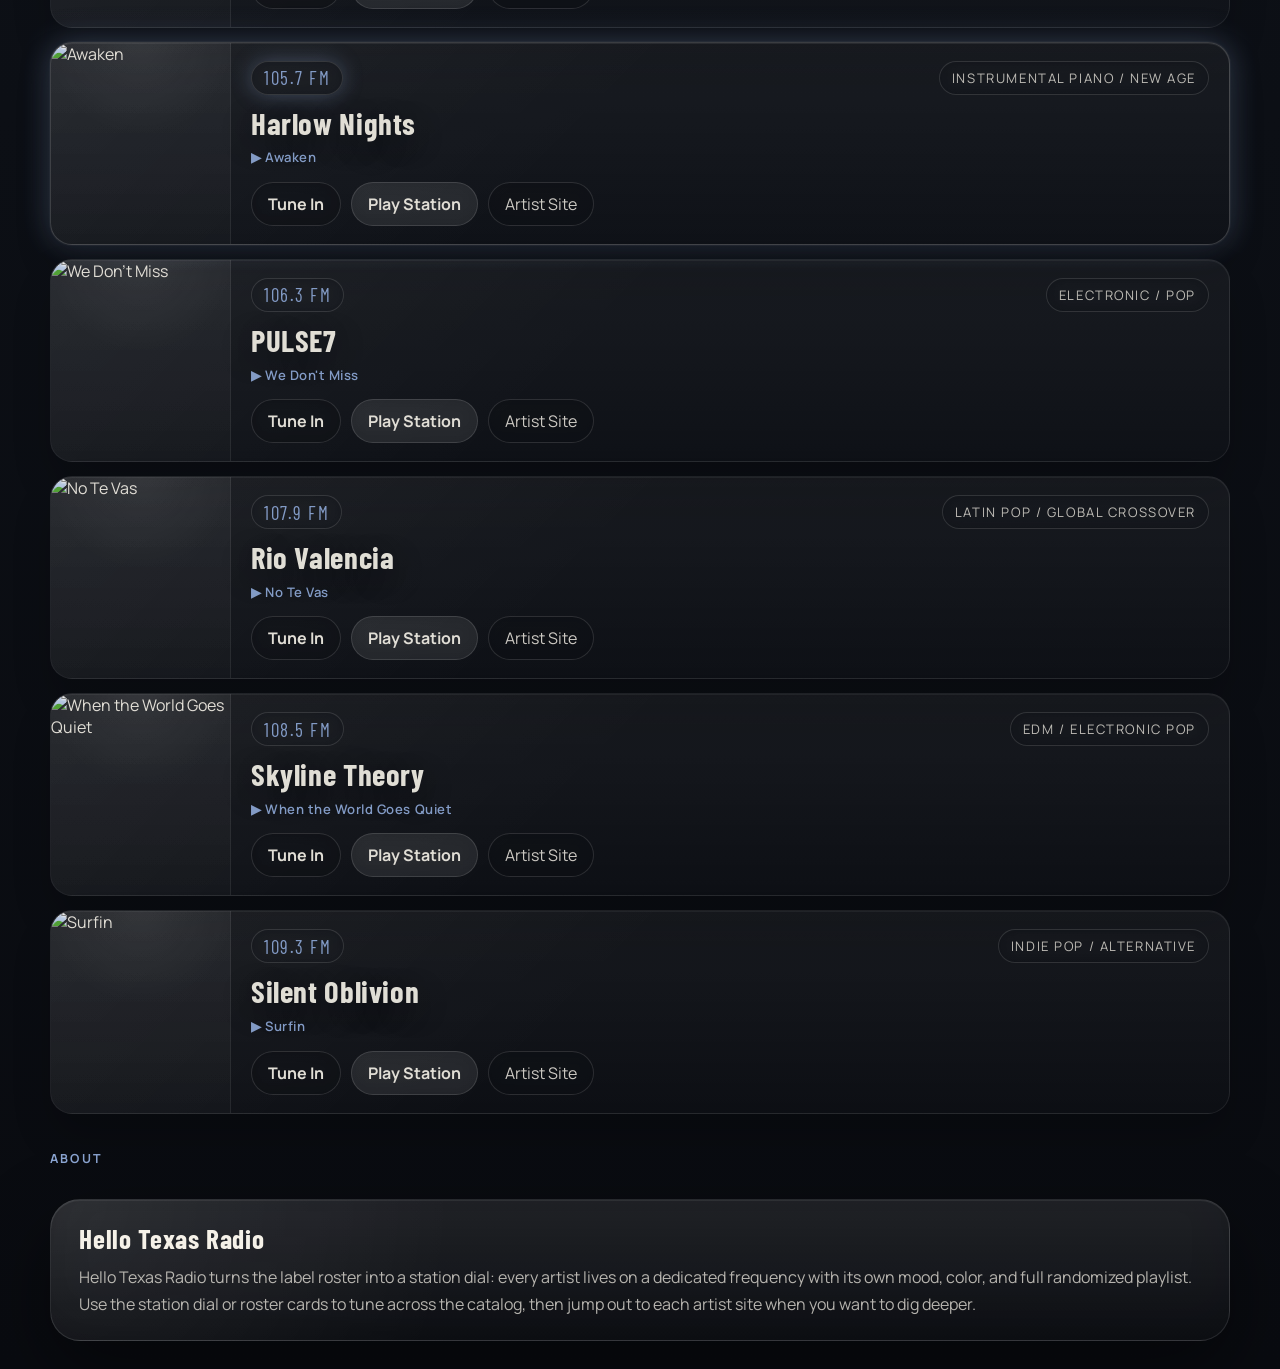
==== commit 9c808a8e: "Add files via upload" ====
--- a/index_radio.html
+++ b/index_radio.html
@@ -16,12 +16,12 @@
     />
     <link rel="stylesheet" href="./css/styles.css" />
     <!-- Google Analytics -->
-    <script async src="https://www.googletagmanager.com/gtag/js?id=G-533048757"></script>
+    <script async src="https://www.googletagmanager.com/gtag/js?id=G-JRTPG2XFMT"></script>
     <script>
       window.dataLayer = window.dataLayer || [];
       function gtag(){dataLayer.push(arguments);}
       gtag('js', new Date());
-      gtag('config', 'G-533048757');
+      gtag('config', 'G-JRTPG2XFMT');
     </script>
   </head>
   <body class="theme-texas">
